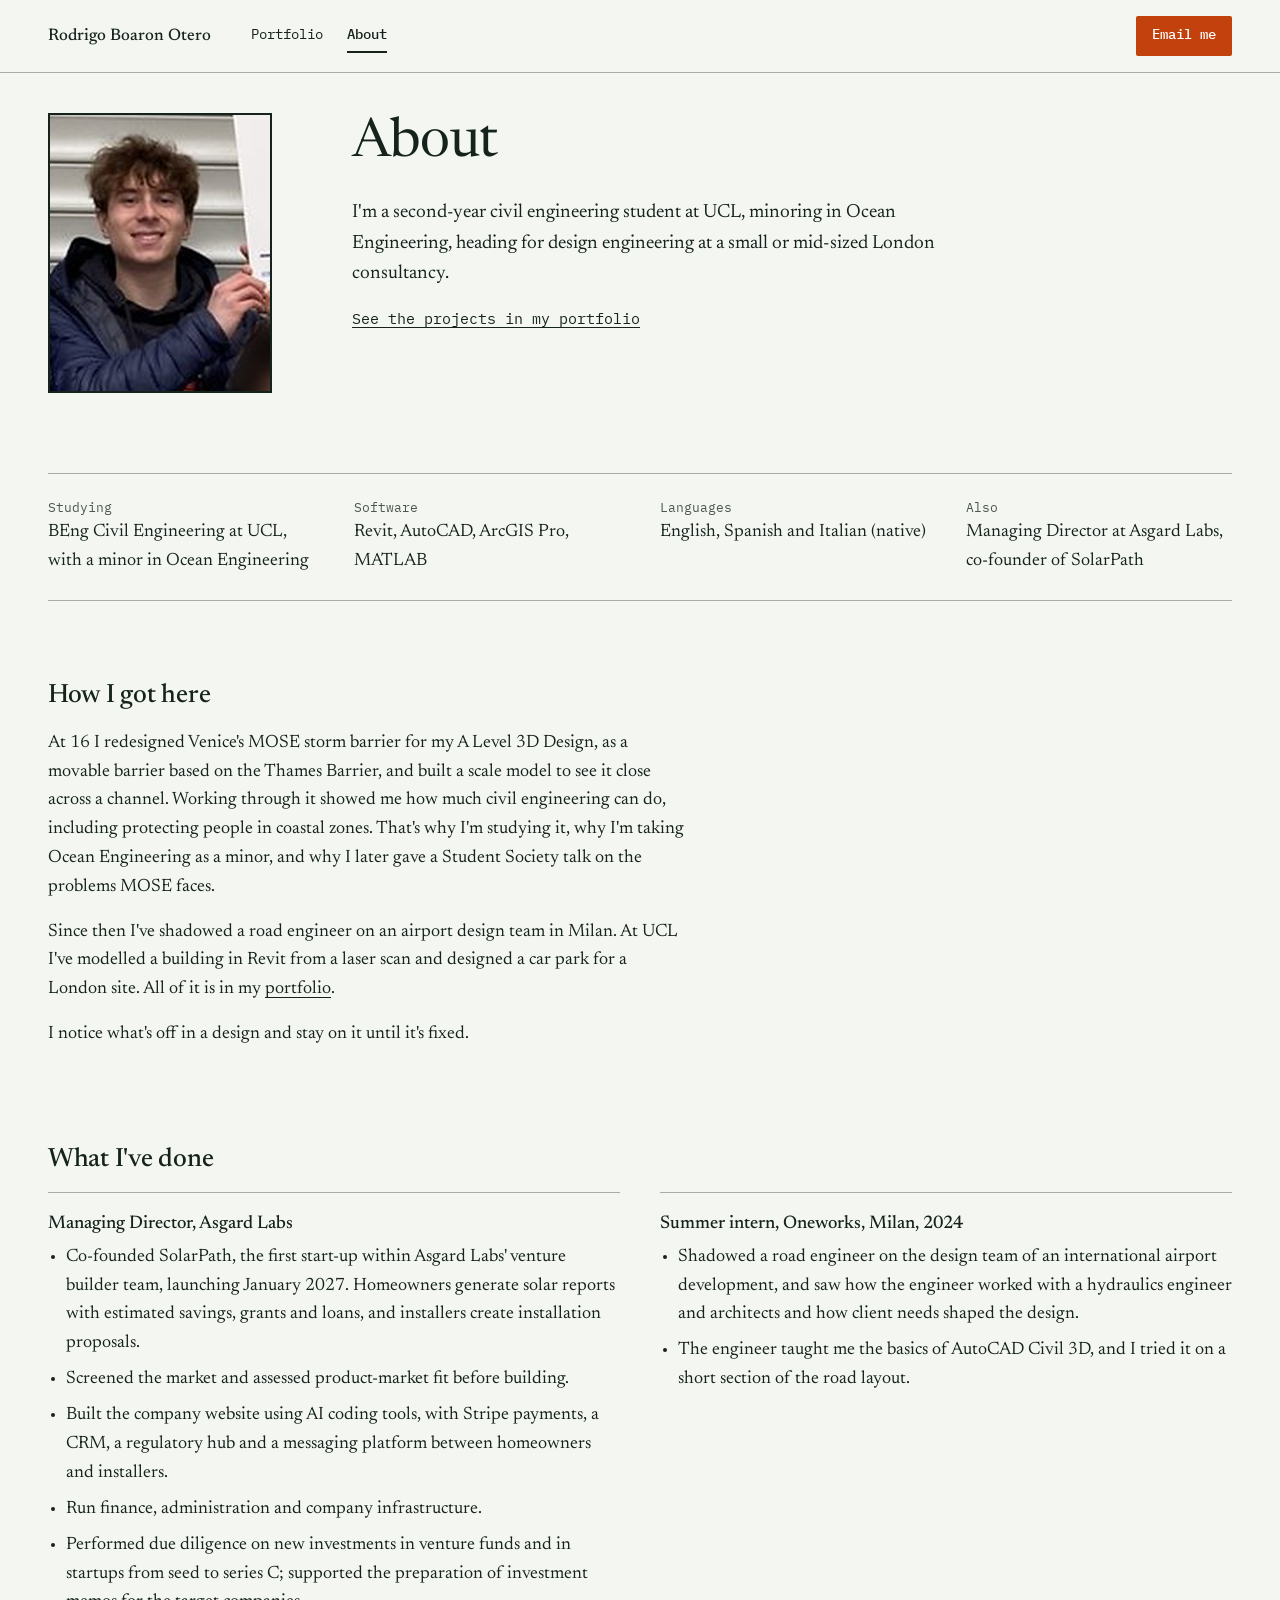
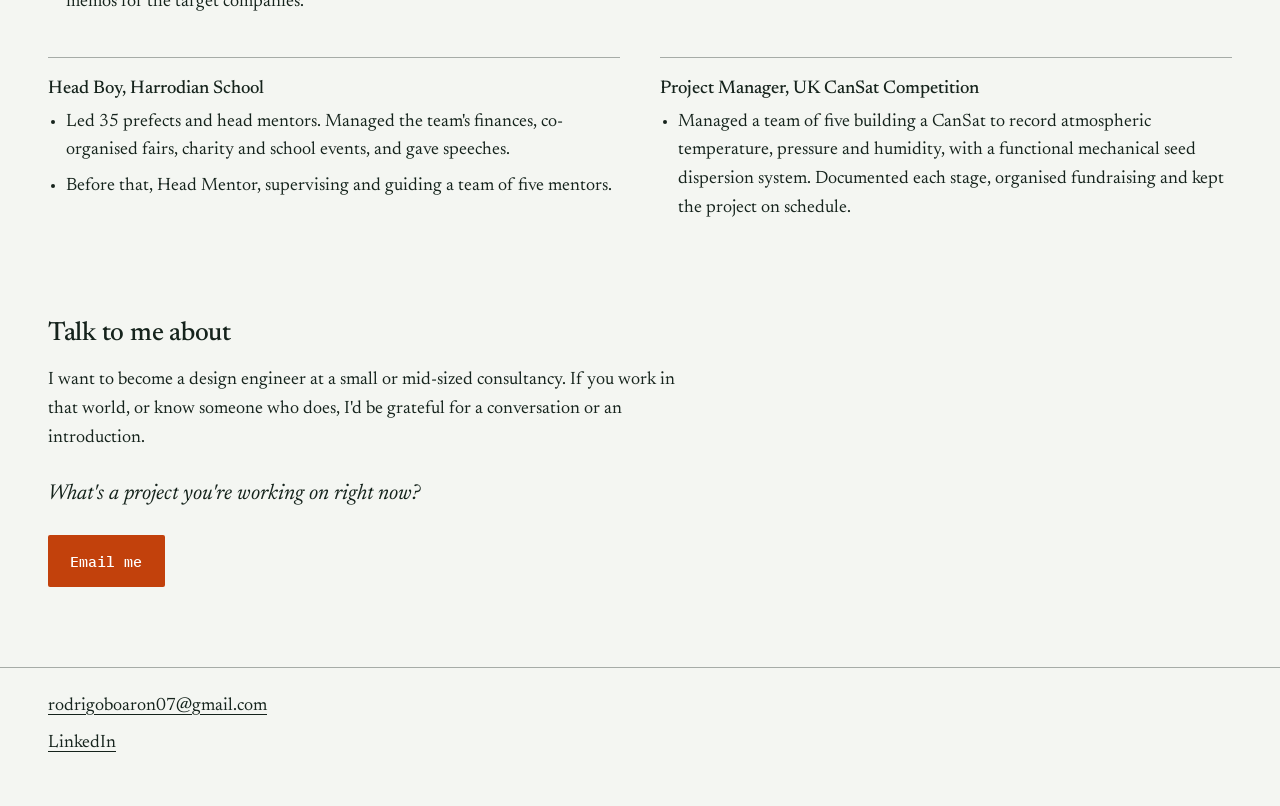
==== about.html @ 2a4f04a1 "Portfolio-first site: category sub-pages, full-width layout, photo, About page Co-Authored-By: Claud" ====
<!doctype html>
<html lang="en">
<head>
<meta charset="utf-8">
<meta name="viewport" content="width=device-width, initial-scale=1">
<meta name="robots" content="noindex, nofollow">
<title>About, Rodrigo Boaron Otero</title>
<meta name="description" content="Rodrigo Boaron Otero: civil engineering student at UCL, minoring in Ocean Engineering, heading for design engineering at a London consultancy.">
<meta property="og:title" content="About, Rodrigo Boaron Otero">
<meta property="og:description" content="Rodrigo Boaron Otero: civil engineering student at UCL, minoring in Ocean Engineering, heading for design engineering at a London consultancy.">
<meta property="og:type" content="website">
<link rel="icon" href="data:image/svg+xml,%3Csvg xmlns='http://www.w3.org/2000/svg' viewBox='0 0 32 32'%3E%3Crect width='32' height='32' fill='%2315231c'/%3E%3Ctext x='16' y='23' font-family='Georgia,serif' font-size='20' text-anchor='middle' fill='%23f4f6f2'%3ER%3C/text%3E%3C/svg%3E">
<link rel="preconnect" href="https://fonts.googleapis.com">
<link rel="preconnect" href="https://fonts.gstatic.com" crossorigin>
<link href="https://fonts.googleapis.com/css2?family=IBM+Plex+Mono:wght@400;500&family=Newsreader:ital,opsz,wght@0,6..72,400;0,6..72,500;1,6..72,400&display=swap" rel="stylesheet">
<link rel="stylesheet" href="style.css">
</head>
<body>
<header class="top">
  <a class="name" href="index.html">Rodrigo Boaron Otero</a>
  <nav class="nav" aria-label="Main">
    <a href="index.html">Portfolio</a>
    <a href="about.html" aria-current="page">About</a>
  </nav>
  <a class="btn btn-small" href="mailto:rodrigoboaron07@gmail.com?subject=Hello%20Rodrigo">Email me</a>
</header>

<main>

  <section class="hero about-head">
    <figure class="portrait"><img src="images/rodrigo.jpg" alt="Rodrigo Boaron Otero" width="378" height="492"></figure>
    <div>
      <h1>About</h1>
      <p class="lede">I'm a second-year civil engineering student at UCL, minoring in Ocean Engineering, heading for design engineering at a small or mid-sized London consultancy.</p>
      <p><a class="textlink" href="index.html">See the projects in my portfolio</a></p>
    </div>
  </section>

  <section class="creds" aria-label="Background">
    <dl>
      <div><dt>Studying</dt><dd>BEng Civil Engineering at UCL, with a minor in Ocean Engineering</dd></div>
      <div><dt>Software</dt><dd>Revit, AutoCAD, ArcGIS Pro, MATLAB</dd></div>
      <div><dt>Languages</dt><dd>English, Spanish and Italian (native)</dd></div>
      <div><dt>Also</dt><dd>Managing Director at Asgard Labs, co-founder of SolarPath</dd></div>
    </dl>
  </section>

  <section class="story">
    <h2>How I got here</h2>
    <p>At 16 I redesigned Venice's MOSE storm barrier for my A Level 3D Design, as a movable barrier based on the Thames Barrier, and built a scale model to see it close across a channel. Working through it showed me how much civil engineering can do, including protecting people in coastal zones. That's why I'm studying it, why I'm taking Ocean Engineering as a minor, and why I later gave a Student Society talk on the problems MOSE faces.</p>
    <p>Since then I've shadowed a road engineer on an airport design team in Milan. At UCL I've modelled a building in Revit from a laser scan and designed a car park for a London site. All of it is in my <a href="index.html">portfolio</a>.</p>
    <p>I notice what's off in a design and stay on it until it's fixed.</p>
  </section>

  <section class="proof">
    <h2>What I've done</h2>
    <div class="jobs">

    <article>
      <h3>Managing Director, Asgard Labs</h3>
      <ul>
        <li>Co-founded SolarPath, the first start-up within Asgard Labs' venture builder team, launching January 2027. Homeowners generate solar reports with estimated savings, grants and loans, and installers create installation proposals.</li>
        <li>Screened the market and assessed product-market fit before building.</li>
        <li>Built the company website using AI coding tools, with Stripe payments, a CRM, a regulatory hub and a messaging platform between homeowners and installers.</li>
        <li>Run finance, administration and company infrastructure.</li>
        <li>Performed due diligence on new investments in venture funds and in startups from seed to series C; supported the preparation of investment memos for the target companies.</li>
      </ul>
    </article>

    <article>
      <h3>Summer intern, Oneworks, Milan, 2024</h3>
      <ul>
        <li>Shadowed a road engineer on the design team of an international airport development, and saw how the engineer worked with a hydraulics engineer and architects and how client needs shaped the design.</li>
        <li>The engineer taught me the basics of AutoCAD Civil 3D, and I tried it on a short section of the road layout.</li>
      </ul>
    </article>

    <article>
      <h3>Head Boy, Harrodian School</h3>
      <ul>
        <li>Led 35 prefects and head mentors. Managed the team's finances, co-organised fairs, charity and school events, and gave speeches.</li>
        <li>Before that, Head Mentor, supervising and guiding a team of five mentors.</li>
      </ul>
    </article>

    <article>
      <h3>Project Manager, UK CanSat Competition</h3>
      <ul>
        <li>Managed a team of five building a CanSat to record atmospheric temperature, pressure and humidity, with a functional mechanical seed dispersion system. Documented each stage, organised fundraising and kept the project on schedule.</li>
      </ul>
    </article>

    </div>
  </section>

  <section class="ask">
    <h2>Talk to me about</h2>
    <p>I want to become a design engineer at a small or mid-sized consultancy. If you work in that world, or know someone who does, I'd be grateful for a conversation or an introduction.</p>
    <p class="question">What's a project you're working on right now?</p>
    <a class="btn" href="mailto:rodrigoboaron07@gmail.com?subject=Hello%20Rodrigo">Email me</a>
  </section>

</main>

<footer>
  <p><a href="mailto:rodrigoboaron07@gmail.com">rodrigoboaron07@gmail.com</a></p>
  <p><a href="https://www.linkedin.com/in/rodrigoboaronotero">LinkedIn</a></p>
</footer>
</body>
</html>
---- style.css ----
/* Two colours: drafting-paper grey-white and ink green-black, plus one signal orange used only for actions and the status. */
:root {
  --paper: #f4f6f2;
  --ink: #15231c;
  --signal: #c2410c;
  --rule: rgba(21, 35, 28, 0.35);
  --serif: "Newsreader", Georgia, "Times New Roman", serif;
  --mono: "IBM Plex Mono", ui-monospace, "SFMono-Regular", Menlo, Consolas, monospace;
  /* one spacing scale for the whole site */
  --gutter: clamp(1.25rem, 4vw, 3rem);
  --s-1: 0.5rem;
  --s-2: 1rem;
  --s-3: 1.5rem;
  --s-4: 2.5rem;
  --s-5: clamp(3rem, 7vw, 5rem);
  --measure: 40rem;
}

* { box-sizing: border-box; }
html { -webkit-text-size-adjust: 100%; }

body {
  margin: 0;
  background: var(--paper);
  color: var(--ink);
  font-family: var(--serif);
  font-size: 1.125rem;
  line-height: 1.6;
  font-optical-sizing: auto;
}

/* every page uses the full width, with the same gutter on both sides */
main, .top, footer { width: 100%; max-width: none; margin: 0; padding-left: var(--gutter); padding-right: var(--gutter); }

a { color: inherit; text-underline-offset: 0.2em; }
a:focus-visible, .btn:focus-visible { outline: 3px solid var(--signal); outline-offset: 3px; }

/* top line */
.top { display: flex; flex-wrap: wrap; align-items: center; justify-content: space-between; gap: var(--s-1) var(--s-2); padding-top: var(--s-2); padding-bottom: var(--s-2); border-bottom: 1px solid var(--rule); }
.name { font-weight: 500; font-size: 1.05rem; text-decoration: none; }
.nav { order: 3; width: 100%; display: flex; gap: var(--s-3); font-family: var(--mono); font-size: 0.85rem; }
.nav a { text-decoration: none; padding: 0.35rem 0; border-bottom: 2px solid transparent; }
.nav a:hover { border-bottom-color: var(--rule); }
.nav a[aria-current="page"] { border-bottom-color: var(--ink); font-weight: 500; }
.nav a:focus-visible { outline: 3px solid var(--signal); outline-offset: 3px; }

.btn { display: inline-block; background: var(--signal); color: #fff; font-family: var(--mono); font-size: 0.95rem; font-weight: 500; text-decoration: none; padding: 0.85rem 1.4rem; border-radius: 2px; min-height: 44px; }
.btn:hover { background: var(--ink); }
.btn-small { padding: 0.5rem 1rem; font-size: 0.85rem; min-height: 40px; }

.textlink { font-family: var(--mono); font-size: 0.95rem; }
.crumb { font-family: var(--mono); font-size: 0.85rem; margin: 0 0 var(--s-2); }

/* page heads */
section { padding-top: var(--s-5); }
.hero { padding-top: var(--s-4); padding-bottom: 0; }
h1 { font-size: clamp(1.9rem, 5.2vw, 3.4rem); line-height: 1.12; font-weight: 400; letter-spacing: -0.015em; margin: 0 0 var(--s-3); max-width: 24ch; }
.lede { font-size: 1.2rem; margin: 0 0 var(--s-2); max-width: var(--measure); }
h2 { font-size: 1.65rem; font-weight: 500; line-height: 1.2; margin: 0 0 var(--s-2); letter-spacing: -0.01em; }
h3 { font-size: 1.15rem; font-weight: 500; margin: 0 0 0.25rem; }
p { margin: 0 0 var(--s-2); max-width: var(--measure); }
.now { font-family: var(--mono); font-size: 0.9rem; margin-top: var(--s-3); max-width: 46rem; }

/* portfolio hub: category cards */
.cats { display: grid; gap: var(--s-3); grid-template-columns: repeat(auto-fit, minmax(min(100%, 17rem), 1fr)); padding-top: 0; }
.cat { display: flex; flex-direction: column; border: 1px solid var(--ink); text-decoration: none; background: var(--paper); }
.cat:hover { background: #fff; }
.cat:focus-visible { outline: 3px solid var(--signal); outline-offset: 3px; }
.cat img { display: block; width: 100%; height: auto; aspect-ratio: 16 / 10; object-fit: cover; object-position: 50% 30%; border-bottom: 1px solid var(--ink); background: var(--ink); }
.cat-body { padding: var(--s-2) var(--s-2) var(--s-3); display: flex; flex-direction: column; gap: 0.35rem; flex: 1; }
.cat h2 { margin: 0; font-size: 1.45rem; }
.cat .tags { font-family: var(--mono); font-size: 0.78rem; opacity: 0.75; margin: 0; }
.cat p { margin: 0; }
.cat .go { font-family: var(--mono); font-size: 0.9rem; margin-top: auto; padding-top: var(--s-1); text-decoration: underline; text-underline-offset: 0.2em; }
.cats-wrap { padding-top: var(--s-4); }

/* title block: the one memorable element */
.titleblock { display: grid; grid-template-columns: 1fr 1fr; border: 2px solid var(--ink); margin: 0 0 var(--s-3); font-family: var(--mono); }
.tb-row { display: flex; flex-direction: column; gap: 0.2rem; padding: 0.6rem 0.75rem 0.7rem; border-right: 1px solid var(--ink); border-bottom: 1px solid var(--ink); }
.tb-row:nth-child(odd) { border-right: 0; }
.tb-row:last-child { border-bottom: 0; }
.tb-wide { grid-column: 1 / -1; border-right: 0; }
.tb-k { font-size: 0.72rem; opacity: 0.7; }
.tb-v { font-size: 0.9rem; line-height: 1.35; }
.tb-big { font-family: var(--serif); font-size: 1.35rem; line-height: 1.2; font-weight: 500; }
.tb-status { color: var(--signal); font-weight: 500; }

/* project sections on sub-pages: text left, pictures right on wide screens */
.project { border-top: 1px solid var(--rule); display: grid; gap: var(--s-3); padding-bottom: var(--s-4); }
.project > .text { min-width: 0; }
.figs { display: grid; gap: var(--s-3); align-content: start; min-width: 0; }
.shot { margin: 0; }
.shot img, .shot video { display: block; width: 100%; height: auto; border: 1px solid var(--rule); }
.shot video { background: var(--ink); }
.shot figcaption { font-family: var(--mono); font-size: 0.78rem; opacity: 0.75; margin-top: 0.4rem; line-height: 1.4; max-width: 46rem; }
.shot-narrow { max-width: 26rem; }
.shot-video { max-width: 18rem; }
.project .btn { margin-top: var(--s-1); }

/* about */
.about-head { display: grid; gap: var(--s-3); align-items: start; }
.portrait { margin: 0; width: 12rem; }
.portrait img { display: block; width: 100%; height: auto; aspect-ratio: 4 / 5; object-fit: cover; object-position: 50% 20%; border: 2px solid var(--ink); }
.creds { border-top: 1px solid var(--rule); border-bottom: 1px solid var(--rule); padding: var(--s-3) 0; margin-top: var(--s-5); }
.creds dl { margin: 0; display: grid; gap: var(--s-2) var(--s-4); grid-template-columns: repeat(auto-fit, minmax(14rem, 1fr)); }
.creds dt { font-family: var(--mono); font-size: 0.8rem; opacity: 0.75; }
.creds dd { margin: 0; }
.proof .jobs { display: grid; gap: var(--s-3) var(--s-4); grid-template-columns: repeat(auto-fit, minmax(min(100%, 30rem), 1fr)); }
.proof article { border-top: 1px solid var(--rule); padding-top: var(--s-2); }
.proof ul { margin: 0 0 var(--s-2); padding-left: 1.1rem; max-width: var(--measure); }
.proof li { margin-bottom: 0.45rem; }

.question { font-size: 1.35rem; font-style: italic; margin: var(--s-3) 0; }
.ask { padding-bottom: var(--s-5); }

footer { border-top: 1px solid var(--rule); padding-top: var(--s-3); padding-bottom: var(--s-4); }
footer p { margin: 0 0 0.5rem; max-width: none; }

@media (min-width: 40rem) {
  .titleblock { grid-template-columns: repeat(4, 1fr); }
  .tb-row:nth-child(3) { border-right: 1px solid var(--ink); }
  .nav { order: 0; width: auto; margin: 0 auto 0 var(--s-3); }
}
@media (min-width: 62rem) {
  .project { grid-template-columns: minmax(20rem, 5fr) minmax(0, 7fr); gap: var(--s-3) var(--s-5); align-items: start; }
  .project .titleblock { grid-template-columns: 1fr 1fr; }
  .project .tb-row:nth-child(3) { border-right: 0; }
  .about-head { grid-template-columns: 14rem minmax(0, 1fr); gap: var(--s-5); }
  .portrait { width: 100%; }
}
@media (prefers-reduced-motion: reduce) { * { scroll-behavior: auto !important; } }

.cat img[src*="solarpath"] { object-position: 0 0; }
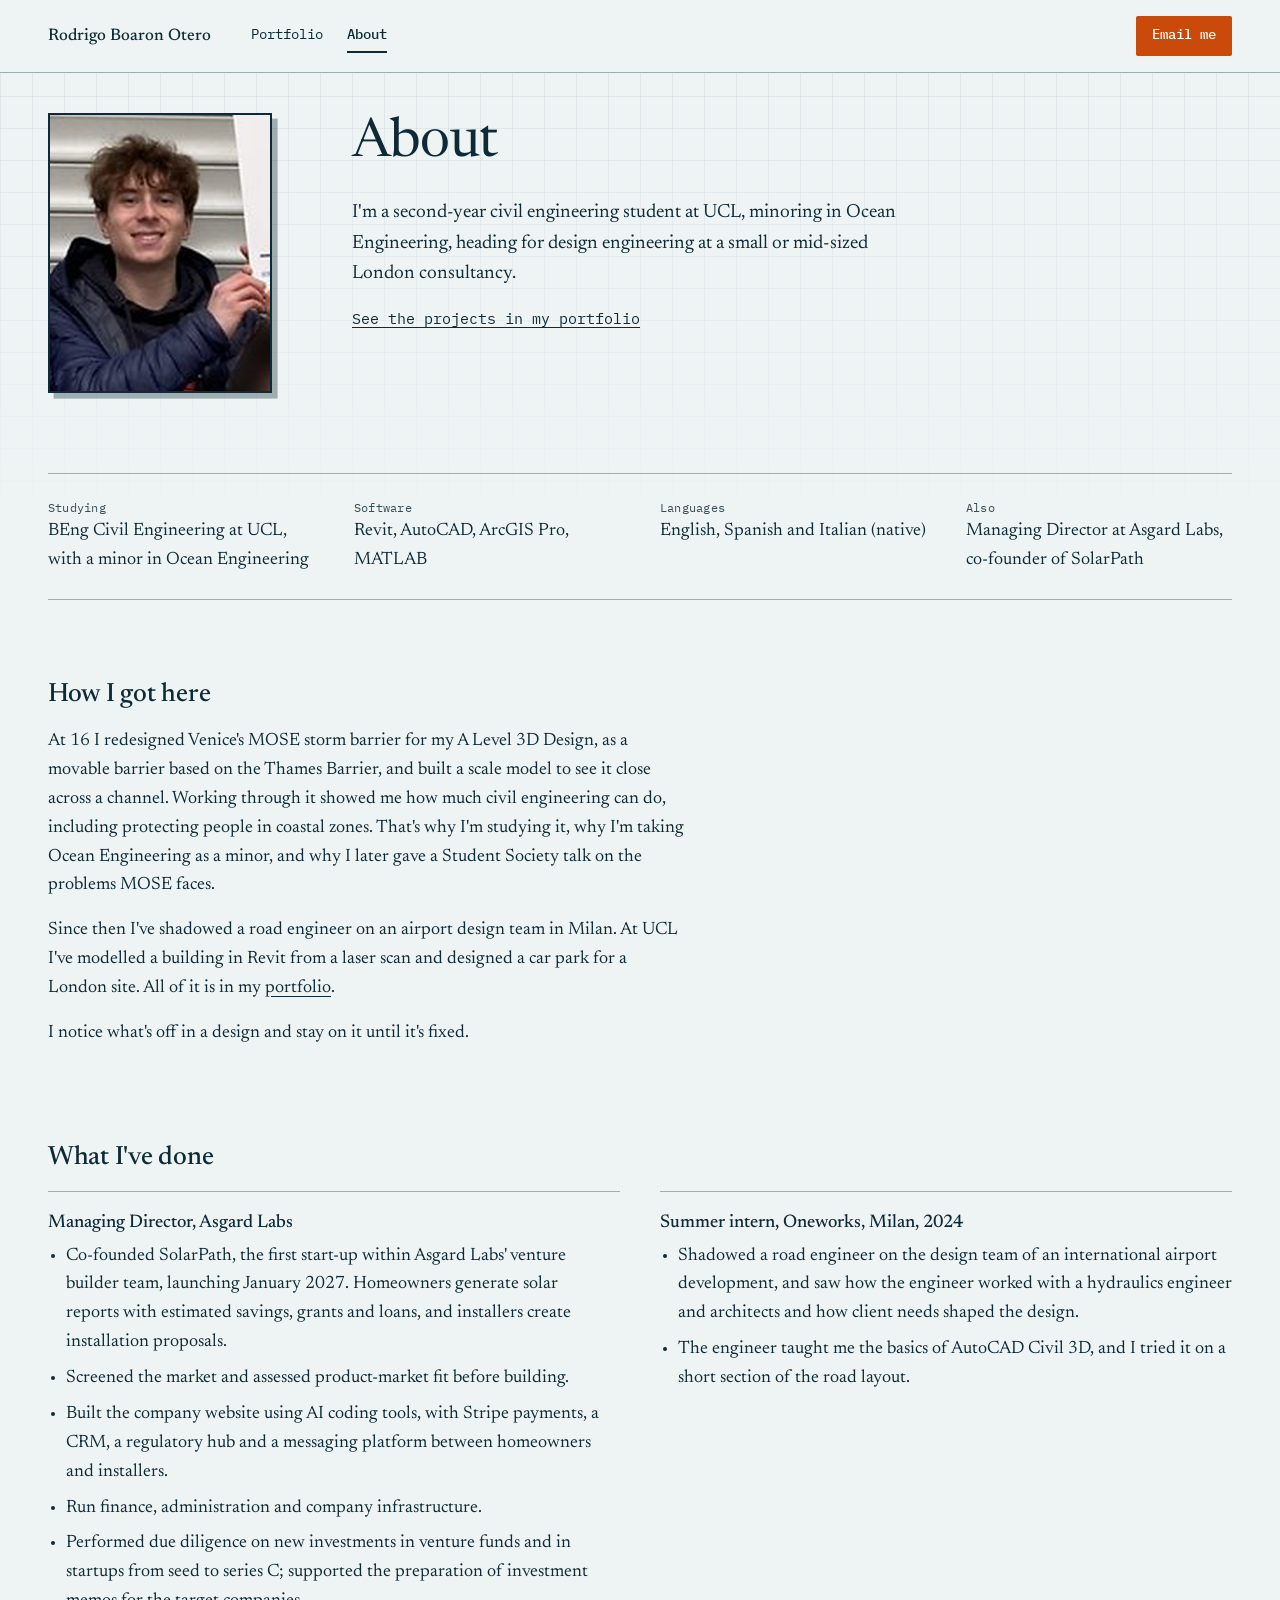
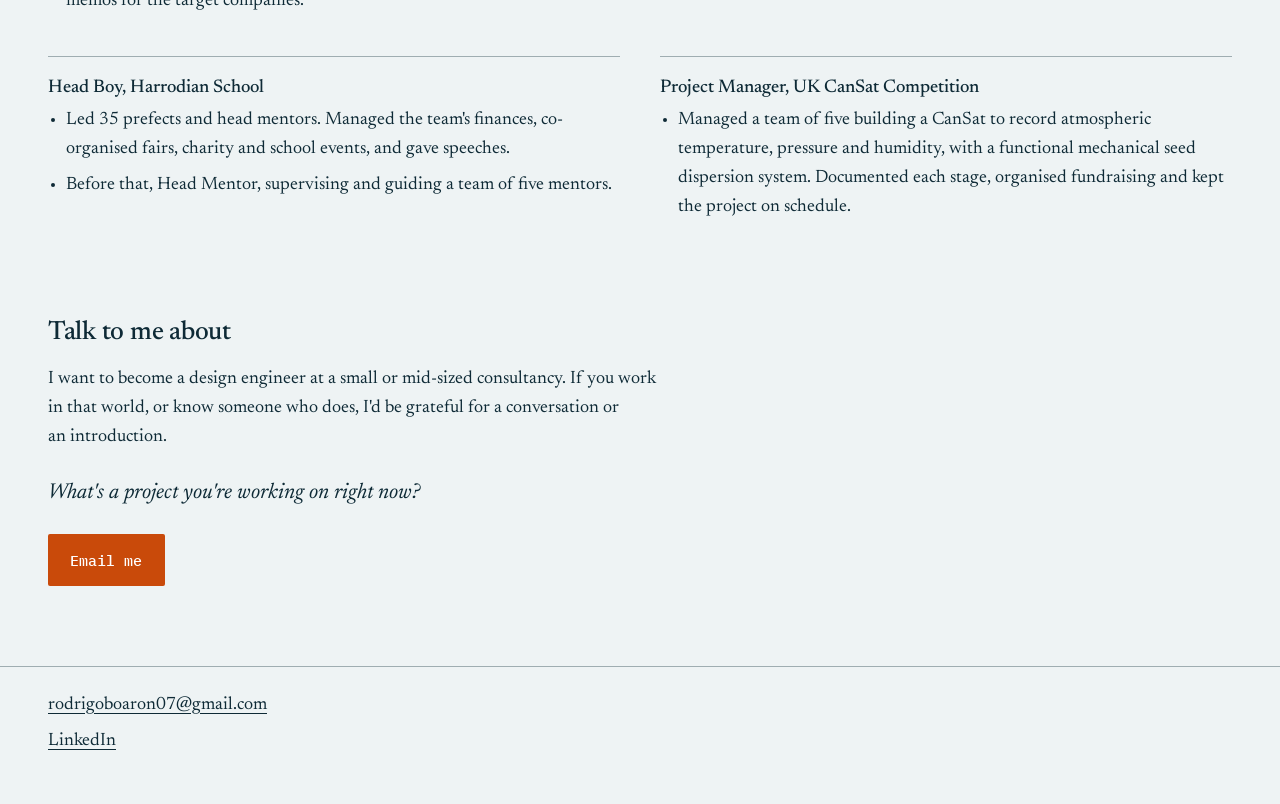
==== commit ae8ba716: "Harbour palette, drafting grid, card hover, previous/next links Co-Authored-By: Claude Sonnet 5.5 <n" ====
--- a/about.html
+++ b/about.html
@@ -9,7 +9,7 @@
 <meta property="og:title" content="About, Rodrigo Boaron Otero">
 <meta property="og:description" content="Rodrigo Boaron Otero: civil engineering student at UCL, minoring in Ocean Engineering, heading for design engineering at a London consultancy.">
 <meta property="og:type" content="website">
-<link rel="icon" href="data:image/svg+xml,%3Csvg xmlns='http://www.w3.org/2000/svg' viewBox='0 0 32 32'%3E%3Crect width='32' height='32' fill='%2315231c'/%3E%3Ctext x='16' y='23' font-family='Georgia,serif' font-size='20' text-anchor='middle' fill='%23f4f6f2'%3ER%3C/text%3E%3C/svg%3E">
+<link rel="icon" href="data:image/svg+xml,%3Csvg xmlns='http://www.w3.org/2000/svg' viewBox='0 0 32 32'%3E%3Crect width='32' height='32' fill='%230e2a36'/%3E%3Ctext x='16' y='23' font-family='Georgia,serif' font-size='20' text-anchor='middle' fill='%23eef3f4'%3ER%3C/text%3E%3C/svg%3E">
 <link rel="preconnect" href="https://fonts.googleapis.com">
 <link rel="preconnect" href="https://fonts.gstatic.com" crossorigin>
 <link href="https://fonts.googleapis.com/css2?family=IBM+Plex+Mono:wght@400;500&family=Newsreader:ital,opsz,wght@0,6..72,400;0,6..72,500;1,6..72,400&display=swap" rel="stylesheet">
--- a/style.css
+++ b/style.css
@@ -1,9 +1,13 @@
-/* Two colours: drafting-paper grey-white and ink green-black, plus one signal orange used only for actions and the status. */
+/* Harbour palette: cool drafting paper, deep marine ink, plus one survey-orange signal used only for actions and the status. */
 :root {
-  --paper: #f4f6f2;
-  --ink: #15231c;
-  --signal: #c2410c;
-  --rule: rgba(21, 35, 28, 0.35);
+  --paper: #eef3f4;
+  --ink: #0e2a36;
+  --signal: #c94a0a;
+  --rule: rgba(14, 42, 54, 0.35);
+  --grid: rgba(14, 42, 54, 0.07);
+  --hover: #ffffff;
+  --on-signal: #ffffff;
+  --on-ink: #eef3f4;
   --serif: "Newsreader", Georgia, "Times New Roman", serif;
   --mono: "IBM Plex Mono", ui-monospace, "SFMono-Regular", Menlo, Consolas, monospace;
   /* one spacing scale for the whole site */
@@ -20,6 +24,8 @@
 html { -webkit-text-size-adjust: 100%; }
 
 body {
+  position: relative;
+  isolation: isolate;
   margin: 0;
   background: var(--paper);
   color: var(--ink);
@@ -44,8 +50,8 @@
 .nav a[aria-current="page"] { border-bottom-color: var(--ink); font-weight: 500; }
 .nav a:focus-visible { outline: 3px solid var(--signal); outline-offset: 3px; }
 
-.btn { display: inline-block; background: var(--signal); color: #fff; font-family: var(--mono); font-size: 0.95rem; font-weight: 500; text-decoration: none; padding: 0.85rem 1.4rem; border-radius: 2px; min-height: 44px; }
-.btn:hover { background: var(--ink); }
+.btn { display: inline-block; background: var(--signal); color: var(--on-signal); font-family: var(--mono); font-size: 0.95rem; font-weight: 500; text-decoration: none; padding: 0.85rem 1.4rem; border-radius: 2px; min-height: 44px; }
+.btn:hover { background: var(--ink); color: var(--on-ink); }
 .btn-small { padding: 0.5rem 1rem; font-size: 0.85rem; min-height: 40px; }
 
 .textlink { font-family: var(--mono); font-size: 0.95rem; }
@@ -64,7 +70,9 @@
 /* portfolio hub: category cards */
 .cats { display: grid; gap: var(--s-3); grid-template-columns: repeat(auto-fit, minmax(min(100%, 17rem), 1fr)); padding-top: 0; }
 .cat { display: flex; flex-direction: column; border: 1px solid var(--ink); text-decoration: none; background: var(--paper); }
-.cat:hover { background: #fff; }
+.cat { transition: background-color .15s, color .15s; }
+.cat:hover { background: var(--ink); color: var(--on-ink); }
+.cat:hover img { border-bottom-color: var(--on-ink); }
 .cat:focus-visible { outline: 3px solid var(--signal); outline-offset: 3px; }
 .cat img { display: block; width: 100%; height: auto; aspect-ratio: 16 / 10; object-fit: cover; object-position: 50% 30%; border-bottom: 1px solid var(--ink); background: var(--ink); }
 .cat-body { padding: var(--s-2) var(--s-2) var(--s-3); display: flex; flex-direction: column; gap: 0.35rem; flex: 1; }
@@ -130,4 +138,52 @@
 }
 @media (prefers-reduced-motion: reduce) { * { scroll-behavior: auto !important; } }
 
-.cat img[src*="solarpath"] { object-position: 0 0; }
+.cat img[src*="solarpath"] { object-position: 50% 0 !important; }
+
+/* compact hero on the portfolio home so the projects start in the first screen */
+.hero-compact { padding-top: var(--s-3); }
+.hero-compact h1 { font-size: clamp(1.7rem, 3.4vw, 2.6rem); max-width: 34ch; margin-bottom: var(--s-2); }
+.hero-compact .lede { margin-bottom: 0; }
+.cats-wrap { padding-top: var(--s-3); }
+.cats-wrap .now { margin-top: var(--s-3); }
+.cat .items { list-style: none; margin: 0.25rem 0 0; padding: 0; font-size: 1rem; line-height: 1.4; }
+.cat .items li { margin-bottom: 0.3rem; padding-left: 0.9rem; position: relative; }
+.cat .items li::before { content: ""; position: absolute; left: 0; top: 0.6em; width: 0.4rem; height: 2px; background: var(--ink); }
+.cat img { aspect-ratio: 16 / 9; }
+
+/* ---- polish pass ---- */
+::selection { background: var(--ink); color: var(--on-ink); }
+h1, h2, h3 { text-wrap: balance; }
+p, li { text-wrap: pretty; }
+
+/* a faint drafting grid behind the top of every page, fading out */
+body::before {
+  content: "";
+  position: absolute; inset: 0 0 auto 0; height: 34rem; z-index: -1; pointer-events: none;
+  background-image: linear-gradient(var(--grid) 1px, transparent 1px), linear-gradient(90deg, var(--grid) 1px, transparent 1px);
+  background-size: 2rem 2rem;
+  -webkit-mask-image: linear-gradient(to bottom, #000 0%, transparent 100%);
+          mask-image: linear-gradient(to bottom, #000 0%, transparent 100%);
+}
+.top { background: var(--paper); }
+
+/* small mono text: a little more legible */
+.tb-k, .creds dt, .cat .tags, .shot figcaption { opacity: 0.82; }
+.tb-k, .creds dt { font-size: 0.75rem; letter-spacing: 0.02em; }
+.cat .tags { font-size: 0.8rem; }
+
+/* title block reads as a drawing-sheet element */
+.titleblock { background: var(--paper); box-shadow: 0.35rem 0.35rem 0 var(--rule); }
+.tb-status::before { content: ""; display: inline-block; width: 0.55rem; height: 0.55rem; border-radius: 50%; background: currentColor; margin-right: 0.45rem; vertical-align: 0.02em; }
+
+/* sub-page footer navigation */
+.pager { display: grid; gap: var(--s-2); grid-template-columns: 1fr; padding-top: var(--s-4); }
+.pager a { display: block; border: 1px solid var(--ink); padding: var(--s-2); text-decoration: none; font-family: var(--mono); font-size: 0.9rem; }
+.pager a span { display: block; font-family: var(--serif); font-size: 1.25rem; margin-top: 0.15rem; }
+.pager a:hover { background: var(--ink); color: var(--on-ink); }
+.pager a:focus-visible { outline: 3px solid var(--signal); outline-offset: 3px; }
+.pager .next { text-align: right; }
+@media (min-width: 40rem) { .pager { grid-template-columns: 1fr 1fr; } }
+
+/* about portrait gets the same offset as the title blocks */
+.portrait img { box-shadow: 0.35rem 0.35rem 0 var(--rule); }
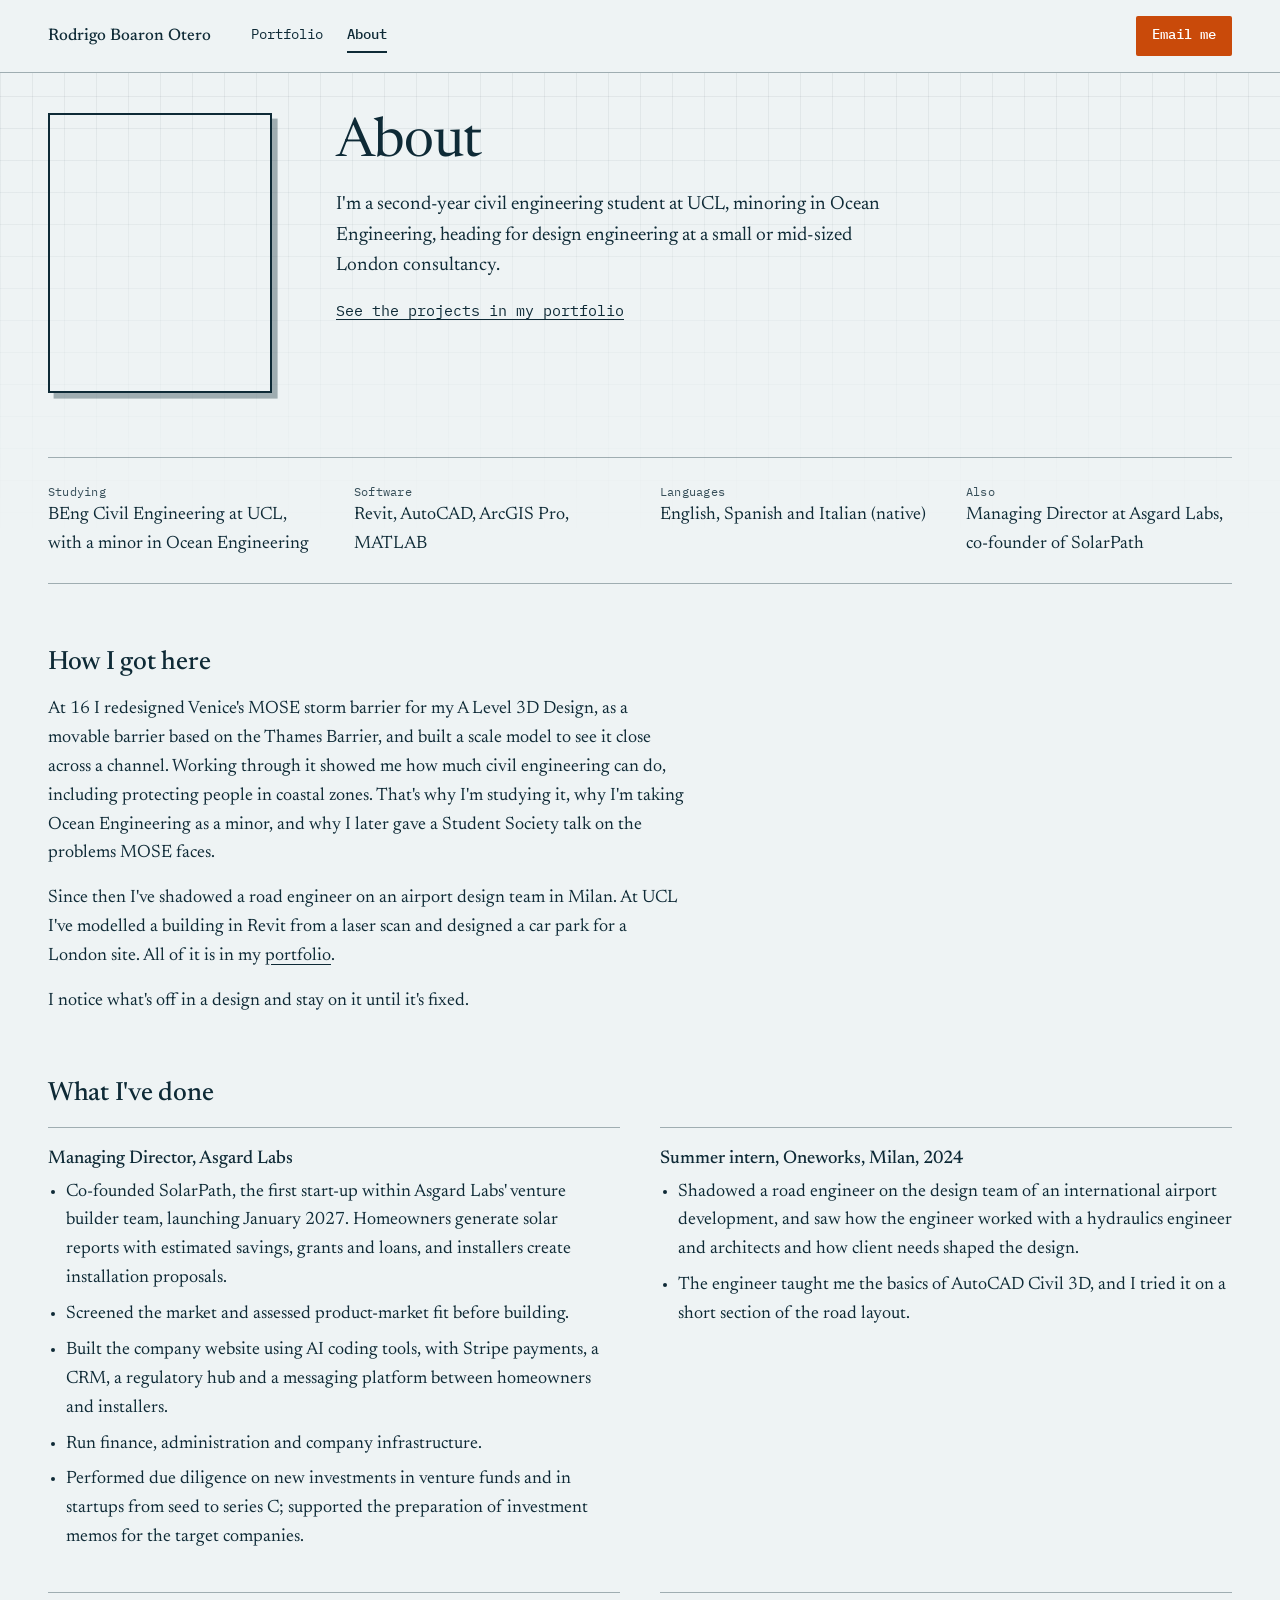
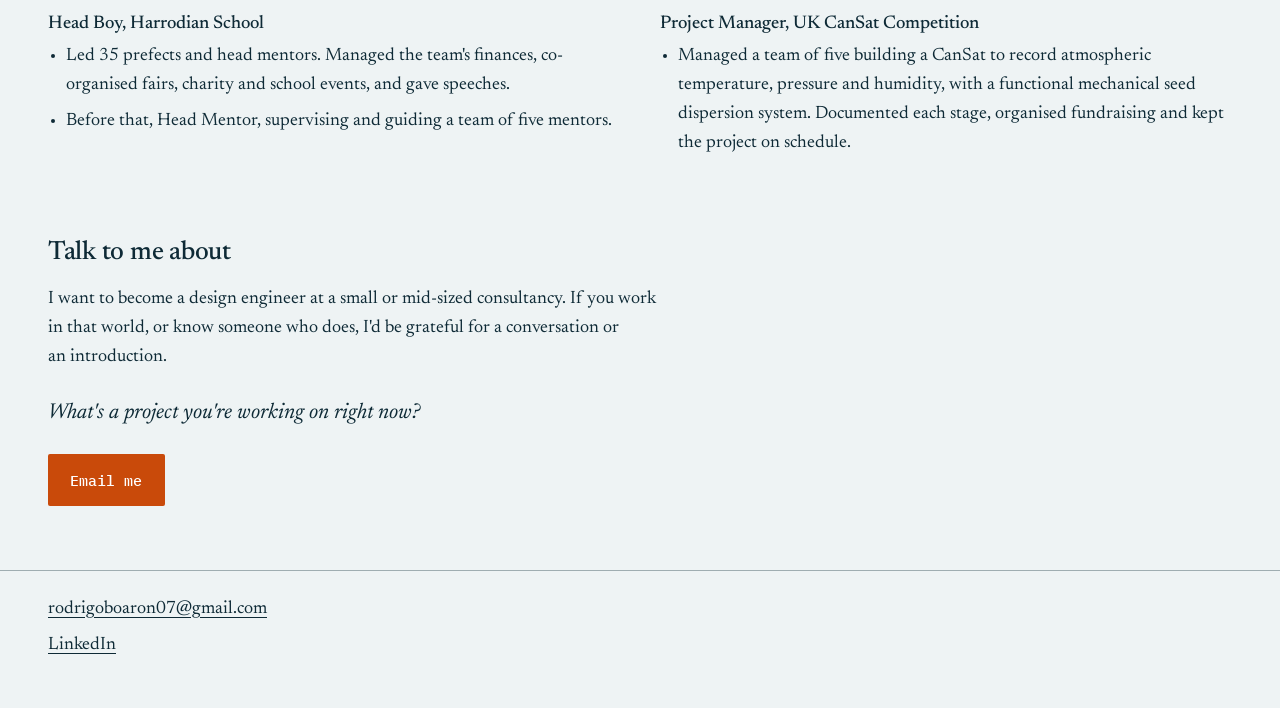
==== commit 7d243d9a: "About: empty portrait frame until a photo is added Co-Authored-By: Claude Sonnet 5.5 <noreply@anthro" ====
--- a/about.html
+++ b/about.html
@@ -28,7 +28,7 @@
 <main>
 
   <section class="hero about-head">
-    <figure class="portrait"><img src="images/rodrigo.jpg" alt="Rodrigo Boaron Otero" width="378" height="492"></figure>
+    <figure class="portrait" aria-hidden="true"><div class="portrait-empty"></div></figure>
     <div>
       <h1>About</h1>
       <p class="lede">I'm a second-year civil engineering student at UCL, minoring in Ocean Engineering, heading for design engineering at a small or mid-sized London consultancy.</p>
--- a/style.css
+++ b/style.css
@@ -16,7 +16,7 @@
   --s-2: 1rem;
   --s-3: 1.5rem;
   --s-4: 2.5rem;
-  --s-5: clamp(3rem, 7vw, 5rem);
+  --s-5: clamp(2.5rem, 6vw, 4rem);
   --measure: 40rem;
 }
 
@@ -58,9 +58,12 @@
 .crumb { font-family: var(--mono); font-size: 0.85rem; margin: 0 0 var(--s-2); }
 
 /* page heads */
-section { padding-top: var(--s-5); }
-.hero { padding-top: var(--s-4); padding-bottom: 0; }
-h1 { font-size: clamp(1.9rem, 5.2vw, 3.4rem); line-height: 1.12; font-weight: 400; letter-spacing: -0.015em; margin: 0 0 var(--s-3); max-width: 24ch; }
+/* spacing rule: every block in main is separated from the one above by --s-5 (margin only, no padding),
+   every page starts --s-4 under the header, and a block never adds space after its own last element */
+main > * + * { margin-top: var(--s-5); }
+main section > :last-child, .project .text > :last-child, .about-head > div > :last-child { margin-bottom: 0; }
+.hero { padding-top: var(--s-4); }
+h1 { font-size: clamp(1.9rem, 5.2vw, 3.4rem); line-height: 1.12; font-weight: 400; letter-spacing: -0.015em; margin: 0 0 var(--s-2); max-width: 24ch; }
 .lede { font-size: 1.2rem; margin: 0 0 var(--s-2); max-width: var(--measure); }
 h2 { font-size: 1.65rem; font-weight: 500; line-height: 1.2; margin: 0 0 var(--s-2); letter-spacing: -0.01em; }
 h3 { font-size: 1.15rem; font-weight: 500; margin: 0 0 0.25rem; }
@@ -68,7 +71,7 @@
 .now { font-family: var(--mono); font-size: 0.9rem; margin-top: var(--s-3); max-width: 46rem; }
 
 /* portfolio hub: category cards */
-.cats { display: grid; gap: var(--s-3); grid-template-columns: repeat(auto-fit, minmax(min(100%, 17rem), 1fr)); padding-top: 0; }
+.cats { display: grid; gap: var(--s-3); grid-template-columns: repeat(auto-fit, minmax(min(100%, 17rem), 1fr)); }
 .cat { display: flex; flex-direction: column; border: 1px solid var(--ink); text-decoration: none; background: var(--paper); }
 .cat { transition: background-color .15s, color .15s; }
 .cat:hover { background: var(--ink); color: var(--on-ink); }
@@ -80,7 +83,6 @@
 .cat .tags { font-family: var(--mono); font-size: 0.78rem; opacity: 0.75; margin: 0; }
 .cat p { margin: 0; }
 .cat .go { font-family: var(--mono); font-size: 0.9rem; margin-top: auto; padding-top: var(--s-1); text-decoration: underline; text-underline-offset: 0.2em; }
-.cats-wrap { padding-top: var(--s-4); }
 
 /* title block: the one memorable element */
 .titleblock { display: grid; grid-template-columns: 1fr 1fr; border: 2px solid var(--ink); margin: 0 0 var(--s-3); font-family: var(--mono); }
@@ -94,7 +96,7 @@
 .tb-status { color: var(--signal); font-weight: 500; }
 
 /* project sections on sub-pages: text left, pictures right on wide screens */
-.project { border-top: 1px solid var(--rule); display: grid; gap: var(--s-3); padding-bottom: var(--s-4); }
+.project { border-top: 1px solid var(--rule); display: grid; gap: var(--s-3); padding-top: var(--s-3); }
 .project > .text { min-width: 0; }
 .figs { display: grid; gap: var(--s-3); align-content: start; min-width: 0; }
 .shot { margin: 0; }
@@ -109,7 +111,7 @@
 .about-head { display: grid; gap: var(--s-3); align-items: start; }
 .portrait { margin: 0; width: 12rem; }
 .portrait img { display: block; width: 100%; height: auto; aspect-ratio: 4 / 5; object-fit: cover; object-position: 50% 20%; border: 2px solid var(--ink); }
-.creds { border-top: 1px solid var(--rule); border-bottom: 1px solid var(--rule); padding: var(--s-3) 0; margin-top: var(--s-5); }
+.creds { border-top: 1px solid var(--rule); border-bottom: 1px solid var(--rule); padding: var(--s-3) 0; }
 .creds dl { margin: 0; display: grid; gap: var(--s-2) var(--s-4); grid-template-columns: repeat(auto-fit, minmax(14rem, 1fr)); }
 .creds dt { font-family: var(--mono); font-size: 0.8rem; opacity: 0.75; }
 .creds dd { margin: 0; }
@@ -119,9 +121,8 @@
 .proof li { margin-bottom: 0.45rem; }
 
 .question { font-size: 1.35rem; font-style: italic; margin: var(--s-3) 0; }
-.ask { padding-bottom: var(--s-5); }
 
-footer { border-top: 1px solid var(--rule); padding-top: var(--s-3); padding-bottom: var(--s-4); }
+footer { margin-top: var(--s-5); border-top: 1px solid var(--rule); padding-top: var(--s-3); padding-bottom: var(--s-4); }
 footer p { margin: 0 0 0.5rem; max-width: none; }
 
 @media (min-width: 40rem) {
@@ -141,10 +142,7 @@
 .cat img[src*="solarpath"] { object-position: 50% 0 !important; }
 
 /* compact hero on the portfolio home so the projects start in the first screen */
-.hero-compact { padding-top: var(--s-3); }
-.hero-compact h1 { font-size: clamp(1.7rem, 3.4vw, 2.6rem); max-width: 34ch; margin-bottom: var(--s-2); }
-.hero-compact .lede { margin-bottom: 0; }
-.cats-wrap { padding-top: var(--s-3); }
+.hero-compact h1 { font-size: clamp(1.7rem, 3.4vw, 2.6rem); max-width: 34ch; }
 .cats-wrap .now { margin-top: var(--s-3); }
 .cat .items { list-style: none; margin: 0.25rem 0 0; padding: 0; font-size: 1rem; line-height: 1.4; }
 .cat .items li { margin-bottom: 0.3rem; padding-left: 0.9rem; position: relative; }
@@ -177,7 +175,7 @@
 .tb-status::before { content: ""; display: inline-block; width: 0.55rem; height: 0.55rem; border-radius: 50%; background: currentColor; margin-right: 0.45rem; vertical-align: 0.02em; }
 
 /* sub-page footer navigation */
-.pager { display: grid; gap: var(--s-2); grid-template-columns: 1fr; padding-top: var(--s-4); }
+.pager { display: grid; gap: var(--s-2); grid-template-columns: 1fr; }
 .pager a { display: block; border: 1px solid var(--ink); padding: var(--s-2); text-decoration: none; font-family: var(--mono); font-size: 0.9rem; }
 .pager a span { display: block; font-family: var(--serif); font-size: 1.25rem; margin-top: 0.15rem; }
 .pager a:hover { background: var(--ink); color: var(--on-ink); }
@@ -187,3 +185,6 @@
 
 /* about portrait gets the same offset as the title blocks */
 .portrait img { box-shadow: 0.35rem 0.35rem 0 var(--rule); }
+
+/* empty portrait frame, until a photo is added */
+.portrait-empty { aspect-ratio: 4 / 5; border: 2px solid var(--ink); box-shadow: 0.35rem 0.35rem 0 var(--rule); }
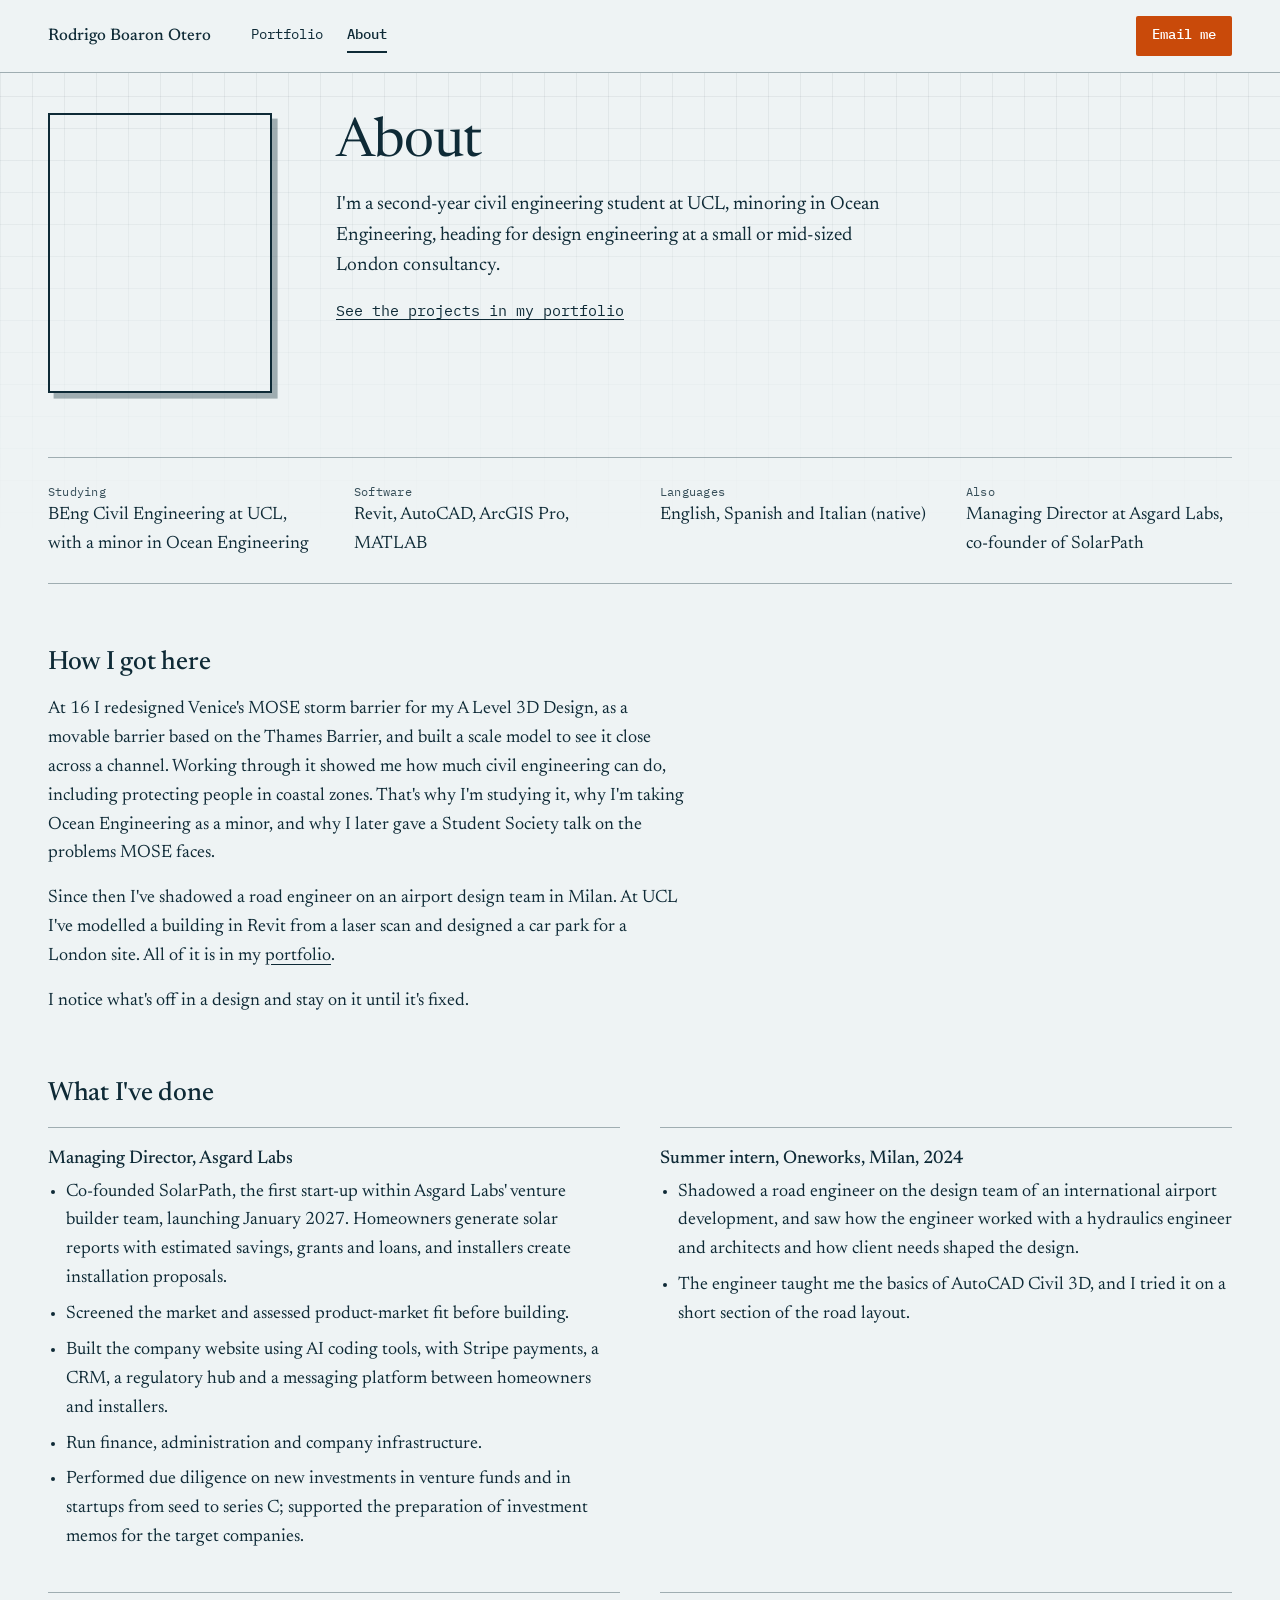
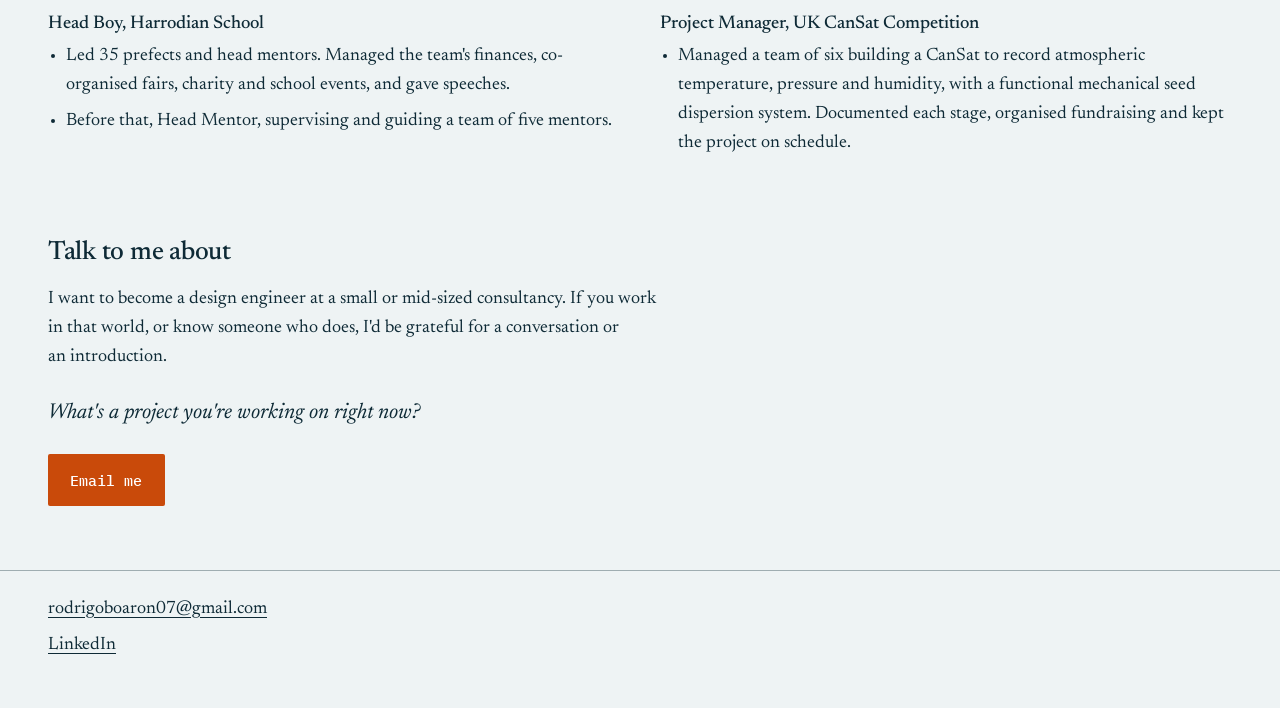
==== commit 1ebb633a: "About: CanSat team of six Co-Authored-By: Claude Sonnet 5.5 <noreply@anthropic.com> Claude-Session: " ====
--- a/about.html
+++ b/about.html
@@ -86,7 +86,7 @@
     <article>
       <h3>Project Manager, UK CanSat Competition</h3>
       <ul>
-        <li>Managed a team of five building a CanSat to record atmospheric temperature, pressure and humidity, with a functional mechanical seed dispersion system. Documented each stage, organised fundraising and kept the project on schedule.</li>
+        <li>Managed a team of six building a CanSat to record atmospheric temperature, pressure and humidity, with a functional mechanical seed dispersion system. Documented each stage, organised fundraising and kept the project on schedule.</li>
       </ul>
     </article>
 
